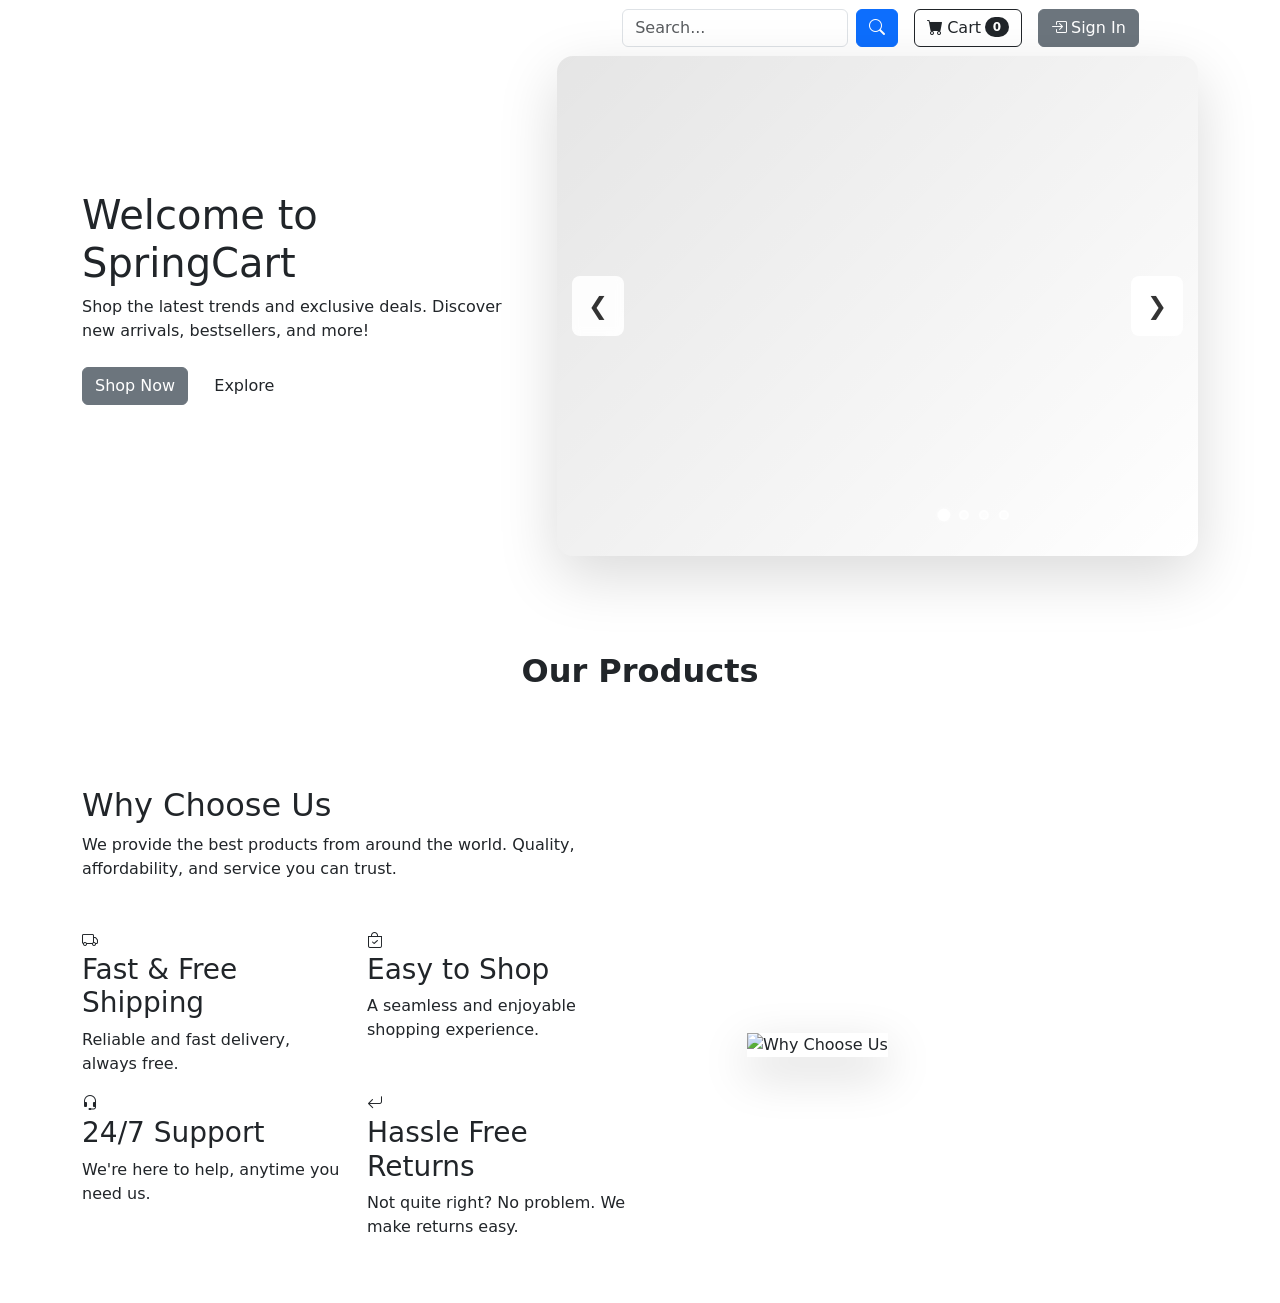
==== src/main/resources/templates/index.html @ cf1a44fc "Fixed-Authorization sessions" ====
<!DOCTYPE html>
<html lang="en" xmlns:th="http://www.thymeleaf.org">
<head>
    <meta charset="utf-8" />
    <meta name="viewport" content="width=device-width, initial-scale=1, shrink-to-fit=no" />
    <title th:text="${title}">SpringCart</title>

    <link rel="icon" type="image/x-icon" th:href="@{/assets/online-shopping.png}" />

    <link rel="preconnect" href="https://fonts.googleapis.com">
    <link rel="preconnect" href="https://fonts.gstatic.com" crossorigin>
    <link href="https://fonts.googleapis.com/css2?family=Inter:wght@400;500;600;700&display=swap" rel="stylesheet">

    <link href="https://cdn.jsdelivr.net/npm/bootstrap@5.2.3/dist/css/bootstrap.min.css" rel="stylesheet" />
    <link href="https://cdn.jsdelivr.net/npm/bootstrap-icons@1.5.0/font/bootstrap-icons.css" rel="stylesheet" />

    <link rel="stylesheet" th:href="@{/css/style.css}">
</head>
<body>

<!-- Navigation Bar -->
<nav class="custom-navbar navbar navbar-expand-md navbar-dark" arial-label="Furni navigation bar">
    <div class="container">
        <a class="navbar-brand" th:href="@{/}">SpringCart<span>.</span></a>
        <button class="navbar-toggler" type="button" data-bs-toggle="collapse" data-bs-target="#navbarNav" aria-controls="navbarNav" aria-expanded="false" aria-label="Toggle navigation"><span class="navbar-toggler-icon"></span></button>

        <div class="collapse navbar-collapse" id="navbarNav">

            <!-- Main Nav Links -->
            <ul class="custom-navbar-nav navbar-nav ms-auto mb-2 mb-md-0">
                <li class="nav-item"><a class="nav-link active" th:href="@{/}" aria-current="page">Home</a></li>
                <li class="nav-item"><a class="nav-link" th:href="@{/about}">About</a></li>

                <li class="nav-item dropdown">
                    <a class="nav-link dropdown-toggle" id="navbarDropdown" href="#" role="button" data-bs-toggle="dropdown" aria-expanded="false">Shop</a>
                    <ul class="dropdown-menu dropdown-menu-dark" aria-labelledby="navbarDropdown">
                        <li><a class="dropdown-item" th:href="@{/}">All Products</a></li>
                        <li><hr class="dropdown-divider" /></li>
                        <li><a class="dropdown-item" href="#">Popular Items</a></li>
                        <li><a class="dropdown-item" th:href="@{/new-arrivals}">New Arrivals</a></li>
                    </ul>
                </li>

                <!-- Add Product: hidden by default, shown only for admin -->
                <li class="nav-item admin-only d-none"><a class="nav-link" th:href="@{/add-product}">Add Product</a></li>
            </ul>

            <!-- CTA Links: Search, Cart, Auth -->
            <div class="custom-navbar-cta navbar-nav ms-lg-5">

                <!-- Search Bar -->
                <form class="d-flex" id="searchForm">
                    <input class="form-control search-input me-2" type="search" id="searchInput" placeholder="Search..." aria-label="Search" />
                    <button class="btn btn-primary search-btn" type="submit"><i class="bi-search"></i></button>
                </form>

                <!-- Cart Button (keep classes identical; badge min-width added to keep size stable) -->
                <a class="btn btn-outline-dark ms-3 d-flex align-items-center" th:href="@{/cart}">
                    <i class="bi-cart-fill me-1"></i>
                    <span class="d-none d-lg-inline">Cart</span>
                    <span class="badge bg-dark text-white ms-1 rounded-pill" id="cart-badge" style="min-width:24px; text-align:center;">0</span>
                </a>

                <!-- Auth Container -->
                <div id="authContainer" class="d-flex align-items-center ms-3" style="min-width:160px;">
                    <!-- Sign In Button (shown when logged out) -->
                    <a th:href="@{/oauth2/authorization/google}" id="signInButton" class="btn btn-secondary d-flex align-items-center">
                        <i class="bi bi-box-arrow-in-right me-1"></i> Sign In
                    </a>

                    <!-- User Profile (shown when logged in) -->
                    <div id="userProfile" class="d-none ms-3">
                        <div class="d-flex align-items-center">
                            <img id="userImage" src="" alt="Profile" class="rounded-circle me-2" style="width: 40px; height: 40px; object-fit: cover; border: 2px solid var(--secondary-color);" />
                            <div class="d-flex flex-column">
                                <div class="d-flex align-items-center">
                                    <span id="userName" class="fw-bold text-white" style="font-size: 0.9rem;"></span>
                                    <!-- badges hidden by default -->
                                    <span id="adminBadge" class="ms-2 badge admin-badge d-none" style="font-size: 0.7rem;"><i class="bi bi-shield-fill"></i> ADMIN</span>
                                    <span id="userBadge" class="ms-2 badge user-badge d-none" style="font-size: 0.7rem;"><i class="bi bi-person-fill"></i> USER</span>
                                </div>
                                <!-- Logout uses same button styling as Sign In so they match visually after login -->
                                <a th:href="@{/logout}" id="logoutButton" class="btn btn-secondary d-inline-flex align-items-center mt-2" style="padding: 0.25rem 0.75rem; font-size:0.85rem;">
                                    <i class="bi bi-box-arrow-right me-1"></i> Logout
                                </a>
                            </div>
                        </div>
                    </div>

                </div>
            </div>

        </div>
    </div>
</nav>

<!-- Hero Section -->
<!-- Hero Section with Animated Image Carousel -->
<div class="hero">
    <div class="container">
        <div class="row justify-content-between align-items-center">
            <!-- Left Content -->
            <div class="col-lg-5">
                <div class="intro-excerpt">
                    <h1>Welcome to SpringCart</h1>
                    <p class="mb-4">Shop the latest trends and exclusive deals. Discover new arrivals, bestsellers, and more!</p>
                    <p>
                        <a href="#products" class="btn btn-secondary me-2">Shop Now</a>
                        <a th:href="@{/about}" class="btn btn-white-outline">Explore</a>
                    </p>
                </div>
            </div>

            <!-- Right Animated Carousel -->
            <div class="col-lg-7">
                <div class="hero-carousel-wrapper">
                    <div class="carousel-container">
                        <div class="carousel-slide active" style="background-image: url('https://images.unsplash.com/photo-1483985988355-763728e1935b?auto=format&fit=crop&w=1200&q=80');"></div>
                        <div class="carousel-slide" style="background-image: url('https://images.unsplash.com/photo-1491553895911-0055eca6402d?auto=format&fit=crop&w=1200&q=80');"></div>
                        <div class="carousel-slide" style="background-image: url('https://images.unsplash.com/photo-1610945265064-0e34e5519bbf?ixlib=rb-4.1.0&ixid=M3wxMjA3fDB8MHxwaG90by1wYWdlfHx8fGVufDB8fHx8fA%3D%3D&auto=format&fit=crop&q=80&w=1170');"></div>
                        <div class="carousel-slide" style="background-image: url('https://images.unsplash.com/photo-1505740420928-5e560c06d30e?auto=format&fit=crop&w=1200&q=80');"></div>
                        <div class="carousel-slide" style="background-image: url('https://images.unsplash.com/photo-1646861039459-fd9e3aabf3fb?ixlib=rb-4.1.0&ixid=M3wxMjA3fDB8MHxwaG90by1wYWdlfHx8fGVufDB8fHx8fA%3D%3D&auto=format&fit=crop&q=80&w=1026');"></div>
                    </div>

                    <!-- Carousel Indicators -->
                    <div class="carousel-indicators">
                        <span class="indicator active" onclick="currentSlide(0)"></span>
                        <span class="indicator" onclick="currentSlide(1)"></span>
                        <span class="indicator" onclick="currentSlide(2)"></span>
                        <span class="indicator" onclick="currentSlide(3)"></span>
                    </div>

                    <!-- Navigation Arrows -->
                    <button class="carousel-nav prev" onclick="changeSlide(-1)">❮</button>
                    <button class="carousel-nav next" onclick="changeSlide(1)">❯</button>
                </div>
            </div>
        </div>
    </div>
</div>

<style>
    /* Carousel Wrapper */
    .hero-carousel-wrapper {
        position: relative;
        width: 100%;
        height: 500px;
        border-radius: 16px;
        overflow: hidden;
        box-shadow: 0 20px 60px rgba(0, 0, 0, 0.15);
    }

    /* Carousel Container */
    .carousel-container {
        position: relative;
        width: 100%;
        height: 100%;
    }

    /* Individual Slides */
    .carousel-slide {
        position: absolute;
        top: 0;
        left: 0;
        width: 100%;
        height: 100%;
        background-size: cover;
        background-position: center;
        opacity: 0;
        transition: opacity 0.8s cubic-bezier(0.4, 0, 0.2, 1);
    }

    .carousel-slide.active {
        opacity: 1;
        z-index: 10;
    }

    /* Overlay for better text readability if needed */
    .carousel-slide::after {
        content: '';
        position: absolute;
        top: 0;
        left: 0;
        width: 100%;
        height: 100%;
        background: linear-gradient(135deg, rgba(0, 0, 0, 0.1) 0%, transparent 100%);
    }

    /* Carousel Indicators */
    .carousel-indicators {
        position: absolute;
        bottom: 20px;
        left: 50%;
        transform: translateX(-50%);
        display: flex;
        gap: 10px;
        z-index: 20;
    }

    .indicator {
        width: 10px;
        height: 10px;
        border-radius: 50%;
        background-color: rgba(255, 255, 255, 0.5);
        cursor: pointer;
        transition: all 0.3s ease;
        border: 2px solid rgba(255, 255, 255, 0.7);
    }

    .indicator.active {
        background-color: #fff;
        transform: scale(1.3);
        box-shadow: 0 0 10px rgba(255, 255, 255, 0.6);
    }

    .indicator:hover {
        background-color: rgba(255, 255, 255, 0.8);
    }

    /* Navigation Arrows */
    .carousel-nav {
        position: absolute;
        top: 50%;
        transform: translateY(-50%);
        background-color: rgba(255, 255, 255, 0.9);
        border: none;
        color: #333;
        font-size: 24px;
        padding: 12px 16px;
        cursor: pointer;
        border-radius: 8px;
        z-index: 20;
        transition: all 0.3s ease;
        backdrop-filter: blur(5px);
        font-weight: bold;
    }

    .carousel-nav:hover {
        background-color: #fff;
        box-shadow: 0 10px 30px rgba(0, 0, 0, 0.2);
        transform: translateY(-50%) scale(1.1);
    }

    .carousel-nav.prev {
        left: 15px;
    }

    .carousel-nav.next {
        right: 15px;
    }

    /* Responsive Design */
    @media (max-width: 992px) {
        .hero-carousel-wrapper {
            height: 350px;
        }

        .carousel-nav {
            padding: 10px 13px;
            font-size: 18px;
        }
    }

    @media (max-width: 768px) {
        .hero-carousel-wrapper {
            height: 300px;
        }

        .carousel-indicators {
            bottom: 15px;
            gap: 8px;
        }

        .indicator {
            width: 8px;
            height: 8px;
        }

        .carousel-nav {
            padding: 8px 12px;
            font-size: 16px;
        }
    }
</style>

<script>
    let currentIndex = 0;
    const slides = document.querySelectorAll('.carousel-slide');
    const indicators = document.querySelectorAll('.indicator');
    const autoPlayInterval = 5000; // 5 seconds

    // Initialize carousel
    function initCarousel() {
        slides.forEach((slide, index) => {
            slide.classList.remove('active');
            if (index === 0) slide.classList.add('active');
        });
        updateIndicators();
    }

    // Update indicators
    function updateIndicators() {
        indicators.forEach((indicator, index) => {
            indicator.classList.remove('active');
            if (index === currentIndex) indicator.classList.add('active');
        });
    }

    // Navigate to specific slide
    function currentSlide(n) {
        currentIndex = n;
        updateSlide();
        resetAutoPlay();
    }

    // Change slide direction
    function changeSlide(n) {
        currentIndex += n;
        if (currentIndex >= slides.length) currentIndex = 0;
        if (currentIndex < 0) currentIndex = slides.length - 1;
        updateSlide();
        resetAutoPlay();
    }

    // Update active slide
    function updateSlide() {
        slides.forEach((slide) => slide.classList.remove('active'));
        slides[currentIndex].classList.add('active');
        updateIndicators();
    }

    // Auto-play carousel
    let autoPlayTimer;
    function startAutoPlay() {
        autoPlayTimer = setInterval(() => {
            currentIndex++;
            if (currentIndex >= slides.length) currentIndex = 0;
            updateSlide();
        }, autoPlayInterval);
    }

    function resetAutoPlay() {
        clearInterval(autoPlayTimer);
        startAutoPlay();
    }

    // Initialize on page load
    document.addEventListener('DOMContentLoaded', () => {
        initCarousel();
        startAutoPlay();
    });

    // Stop autoplay on hover (optional)
    const carouselWrapper = document.querySelector('.hero-carousel-wrapper');
    if (carouselWrapper) {
        carouselWrapper.addEventListener('mouseenter', () => clearInterval(autoPlayTimer));
        carouselWrapper.addEventListener('mouseleave', startAutoPlay);
    }
</script>

<!-- Products Section -->
<section class="product-section py-5" id="products">
    <div class="container px-4 px-lg-5 mt-5">
        <h2 class="section-title text-center fw-bolder mb-5" id="productsTitle">Our Products</h2>
        <div class="row gx-4 gx-lg-5 row-cols-2 row-cols-md-3 row-cols-xl-4 justify-content-center product-grid" id="productGrid">
            <!-- Dynamic products will be inserted here by app.js -->
        </div>
    </div>
</section>

<!-- Why Choose Us Section -->
<div class="why-choose-section">
    <div class="container">
        <div class="row justify-content-between align-items-center">
            <div class="col-lg-6">
                <h2 class="section-title">Why Choose Us</h2>
                <p>We provide the best products from around the world. Quality, affordability, and service you can trust.</p>

                <div class="row my-5">
                    <div class="col-6 col-md-6">
                        <div class="feature">
                            <div class="icon"><i class="bi bi-truck"></i></div>
                            <h3>Fast &amp; Free Shipping</h3>
                            <p>Reliable and fast delivery, always free.</p>
                        </div>
                    </div>

                    <div class="col-6 col-md-6">
                        <div class="feature">
                            <div class="icon"><i class="bi bi-bag-check"></i></div>
                            <h3>Easy to Shop</h3>
                            <p>A seamless and enjoyable shopping experience.</p>
                        </div>
                    </div>

                    <div class="col-6 col-md-6">
                        <div class="feature">
                            <div class="icon"><i class="bi bi-headset"></i></div>
                            <h3>24/7 Support</h3>
                            <p>We're here to help, anytime you need us.</p>
                        </div>
                    </div>

                    <div class="col-6 col-md-6">
                        <div class="feature">
                            <div class="icon"><i class="bi bi-arrow-return-left"></i></div>
                            <h3>Hassle Free Returns</h3>
                            <p>Not quite right? No problem. We make returns easy.</p>
                        </div>
                    </div>
                </div>
            </div>

            <div class="col-lg-5">
                <div class="img-wrap">
                    <img src="https://images.unsplash.com/photo-1516321497487-e288fb19713f?auto=format&fit=crop&w=1000&q=80" alt="Why Choose Us" class="img-fluid shadow-lg" />
                </div>
            </div>
        </div>
    </div>
</div>

<!--&lt;!&ndash; Footer Section &ndash;&gt;-->
<!--<footer class="footer-section">-->
<!--    <div class="container position-relative">-->
<!--        <div class="sofa-img">-->
<!--            <img src="https://placehold.co/400x380/3b5d50/ffffff?text=SpringCart&font=inter" alt="Decorative" class="img-fluid" />-->
<!--        </div>-->

<!--        <div class="row">-->
<!--            <div class="col-lg-8">-->
<!--                <div class="subscription-form">-->
<!--                    <h3 class="d-flex align-items-center mb-3"><i class="bi bi-envelope-paper me-2" style="font-size: 1.5rem;"></i><span>Subscribe to Newsletter</span></h3>-->
<!--                    <form action="#" class="row g-3">-->
<!--                        <div class="col-auto">-->
<!--                            <input type="text" class="form-control" placeholder="Enter your name" />-->
<!--                        </div>-->
<!--                        <div class="col-auto">-->
<!--                            <input type="email" class="form-control" placeholder="Enter your email" />-->
<!--                        </div>-->
<!--                        <div class="col-auto">-->
<!--                            <button class="btn btn-secondary"><i class="bi bi-send"></i></button>-->
<!--                        </div>-->
<!--                    </form>-->
<!--                </div>-->
<!--            </div>-->
<!--        </div>-->

<!--        <div class="row g-5 mb-5">-->
<!--            <div class="col-lg-4">-->
<!--                <div class="mb-4 footer-logo-wrap"><a href="#" class="footer-logo">SpringCart<span>.</span></a></div>-->
<!--                <p class="mb-4">Your one-stop shop for all things trendy and essential. We bring you the best products at unbeatable prices.</p>-->
<!--                <p>Contact: debangshubhattacharya4@gmail.com</p>-->
<!--                <ul class="list-unstyled custom-social d-flex gap-3">-->
<!--                    <li><a href="#"><i class="bi bi-facebook"></i></a></li>-->
<!--                    <li><a href="#"><i class="bi bi-twitter"></i></a></li>-->
<!--                    <li><a href="#"><i class="bi bi-instagram"></i></a></li>-->
<!--                    <li><a href="#"><i class="bi bi-linkedin"></i></a></li>-->
<!--                </ul>-->
<!--            </div>-->

<!--            <div class="col-lg-8">-->
<!--                <div class="row links-wrap">-->
<!--                    <div class="col-6 col-sm-6 col-md-3">-->
<!--                        <ul class="list-unstyled">-->
<!--                            <li><a th:href="@{/about}">About us</a></li>-->
<!--                            <li><a href="#">Services</a></li>-->
<!--                            <li><a href="#">Blog</a></li>-->
<!--                            <li><a href="#">Contact us</a></li>-->
<!--                        </ul>-->
<!--                    </div>-->
<!--                    <div class="col-6 col-sm-6 col-md-3">-->
<!--                        <ul class="list-unstyled">-->
<!--                            <li><a href="#">Support</a></li>-->
<!--                            <li><a href="#">Knowledge base</a></li>-->
<!--                            <li><a href="#">Live chat</a></li>-->
<!--                        </ul>-->
<!--                    </div>-->
<!--                    <div class="col-6 col-sm-6 col-md-3">-->
<!--                        <ul class="list-unstyled">-->
<!--                            <li><a href="#">Jobs</a></li>-->
<!--                            <li><a href="#">Our team</a></li>-->
<!--                            <li><a href="#">Privacy Policy</a></li>-->
<!--                        </ul>-->
<!--                    </div>-->
<!--                    <div class="col-6 col-sm-6 col-md-3">-->
<!--                        <ul class="list-unstyled">-->
<!--                            <li><a th:href="@{/}">All Products</a></li>-->
<!--                            <li><a th:href="@{/new-arrivals}">New Arrivals</a></li>-->
<!--                            <li><a href="#">Popular Items</a></li>-->
<!--                        </ul>-->
<!--                    </div>-->
<!--                </div>-->
<!--            </div>-->
<!--        </div>-->

<!--        <div class="copyright">-->
<!--            <div class="row pt-4">-->
<!--                <div class="col-lg-6">-->
<!--                    <p class="mb-2 text-center text-lg-start">&copy; SpringCart 2025. All rights reserved.</p>-->
<!--                </div>-->
<!--                <div class="col-lg-6 text-center text-lg-end">-->
<!--                    <ul class="list-unstyled d-inline-flex ms-auto">-->
<!--                        <li class="me-4"><a href="#">Terms &amp; Conditions</a></li>-->
<!--                        <li><a href="#">Privacy Policy</a></li>-->
<!--                    </ul>-->
<!--                </div>-->
<!--            </div>-->
<!--        </div>-->
<!--    </div>-->
<!--</footer>-->
<!-- FOOTER -->
<div th:replace="fragments/footer :: footer"></div>

<script src="https://cdn.jsdelivr.net/npm/bootstrap@5.2.3/dist/js/bootstrap.bundle.min.js"></script>
<script th:src="@{/js/app.js}" defer></script>
</body>
</html>
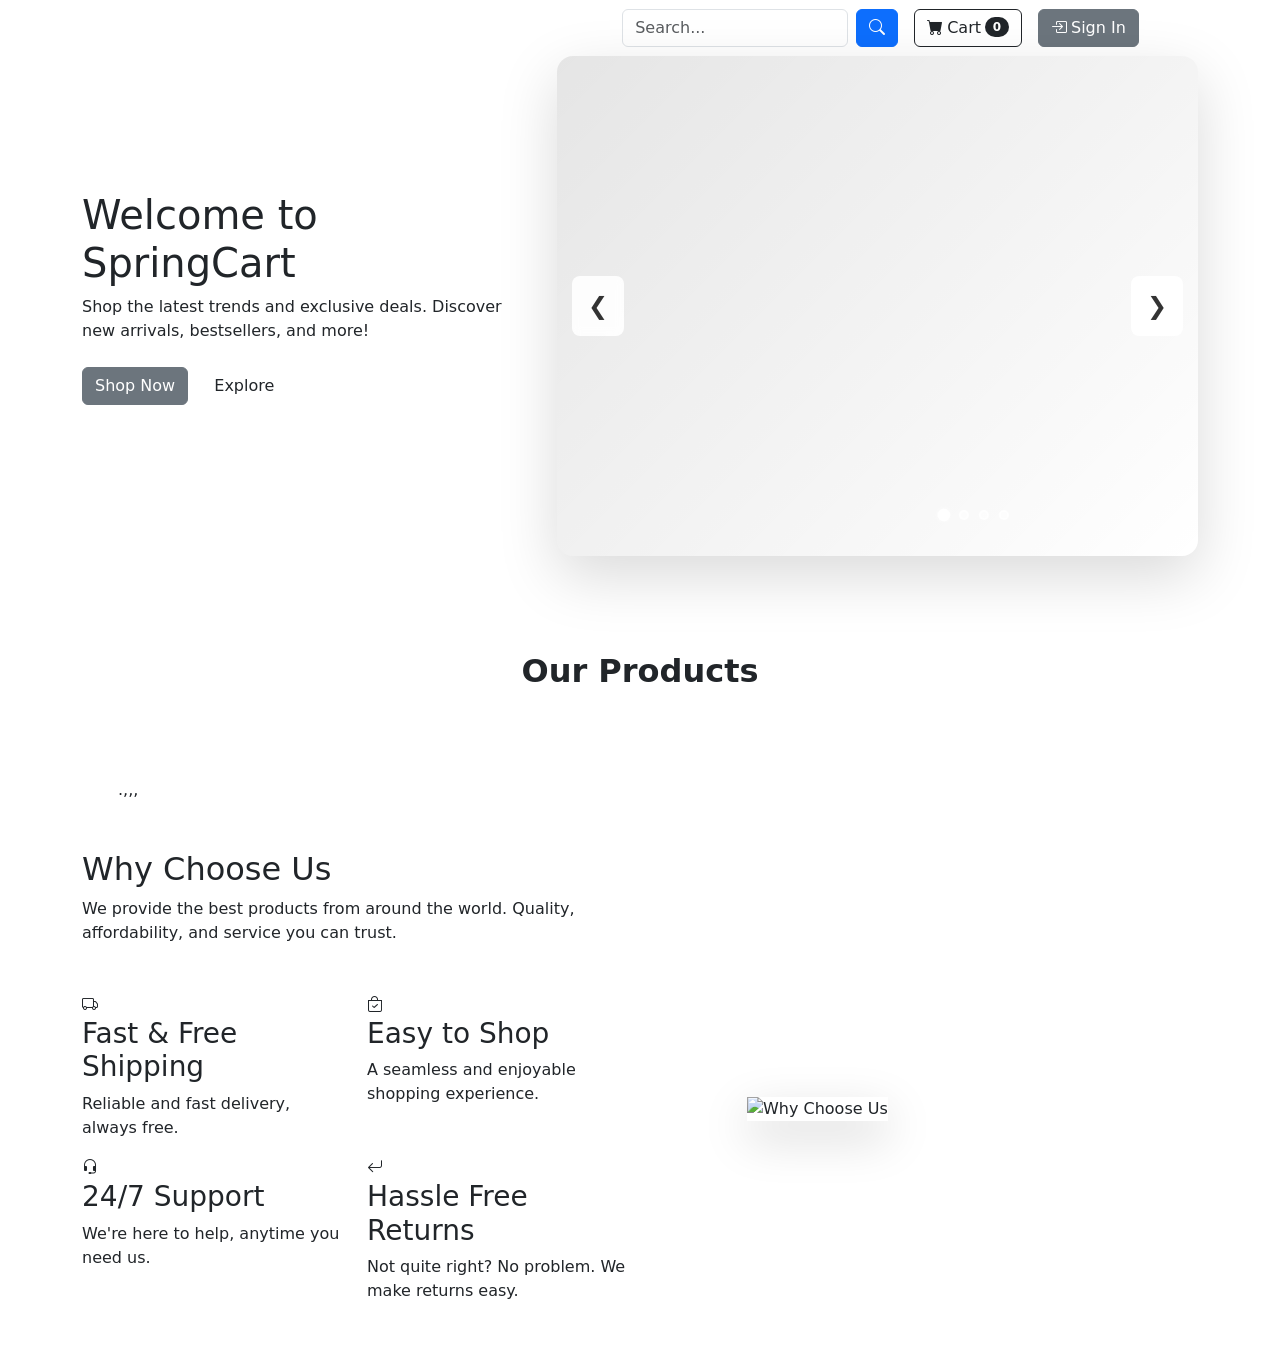
==== commit 1ae06ed8: "Added Pagination , Email Service,  updated product  adding (date) logic" ====
--- a/src/main/resources/templates/index.html
+++ b/src/main/resources/templates/index.html
@@ -357,17 +357,43 @@
         carouselWrapper.addEventListener('mouseleave', startAutoPlay);
     }
 </script>
-
 <!-- Products Section -->
 <section class="product-section py-5" id="products">
     <div class="container px-4 px-lg-5 mt-5">
-        <h2 class="section-title text-center fw-bolder mb-5" id="productsTitle">Our Products</h2>
-        <div class="row gx-4 gx-lg-5 row-cols-2 row-cols-md-3 row-cols-xl-4 justify-content-center product-grid" id="productGrid">
-            <!-- Dynamic products will be inserted here by app.js -->
+
+        <h2 class="section-title text-center fw-bolder mb-5" id="productsTitle">
+            Our Products
+        </h2>
+<!--        &lt;!&ndash; SKELETON CARDS: Add this above productGrid or inside it if preferred &ndash;&gt;-->
+<!--        <div id="productSkeletons">-->
+<!--            <div class="col" style="margin-bottom:40px;" >-->
+<!--                <div class="card product-card">-->
+<!--                    <div class="loading-skeleton" style="height:200px; border-radius:8px;"></div>-->
+<!--                    <div class="card-body">-->
+<!--                        <div class="loading-skeleton" style="height:24px; width:70%; margin-bottom:10px;"></div>-->
+<!--                        <div class="loading-skeleton" style="height:18px; width:40%;"></div>-->
+<!--                    </div>-->
+<!--                </div>-->
+<!--            </div>-->
+<!--            &lt;!&ndash; Repeat above block 8 times (or as many skeleton cards as grid columns) &ndash;&gt;-->
+<!--        </div>-->
+
+
+        <!-- PRODUCT GRID -->
+        <div class="row gx-4 gx-lg-5 row-cols-2 row-cols-md-3 row-cols-xl-4
+                    justify-content-center product-grid"
+             id="productGrid">
+            <!-- JS inserts products here -->
         </div>
+
+        <!-- PAGINATION (must be OUTSIDE the row) -->
+        <div class="d-flex justify-content-center mt-4">
+            <nav>
+                <ul id="pagination" class="pagination"></ul>
+            </nav>
+        </div>.,,,
     </div>
 </section>
-
 <!-- Why Choose Us Section -->
 <div class="why-choose-section">
     <div class="container">
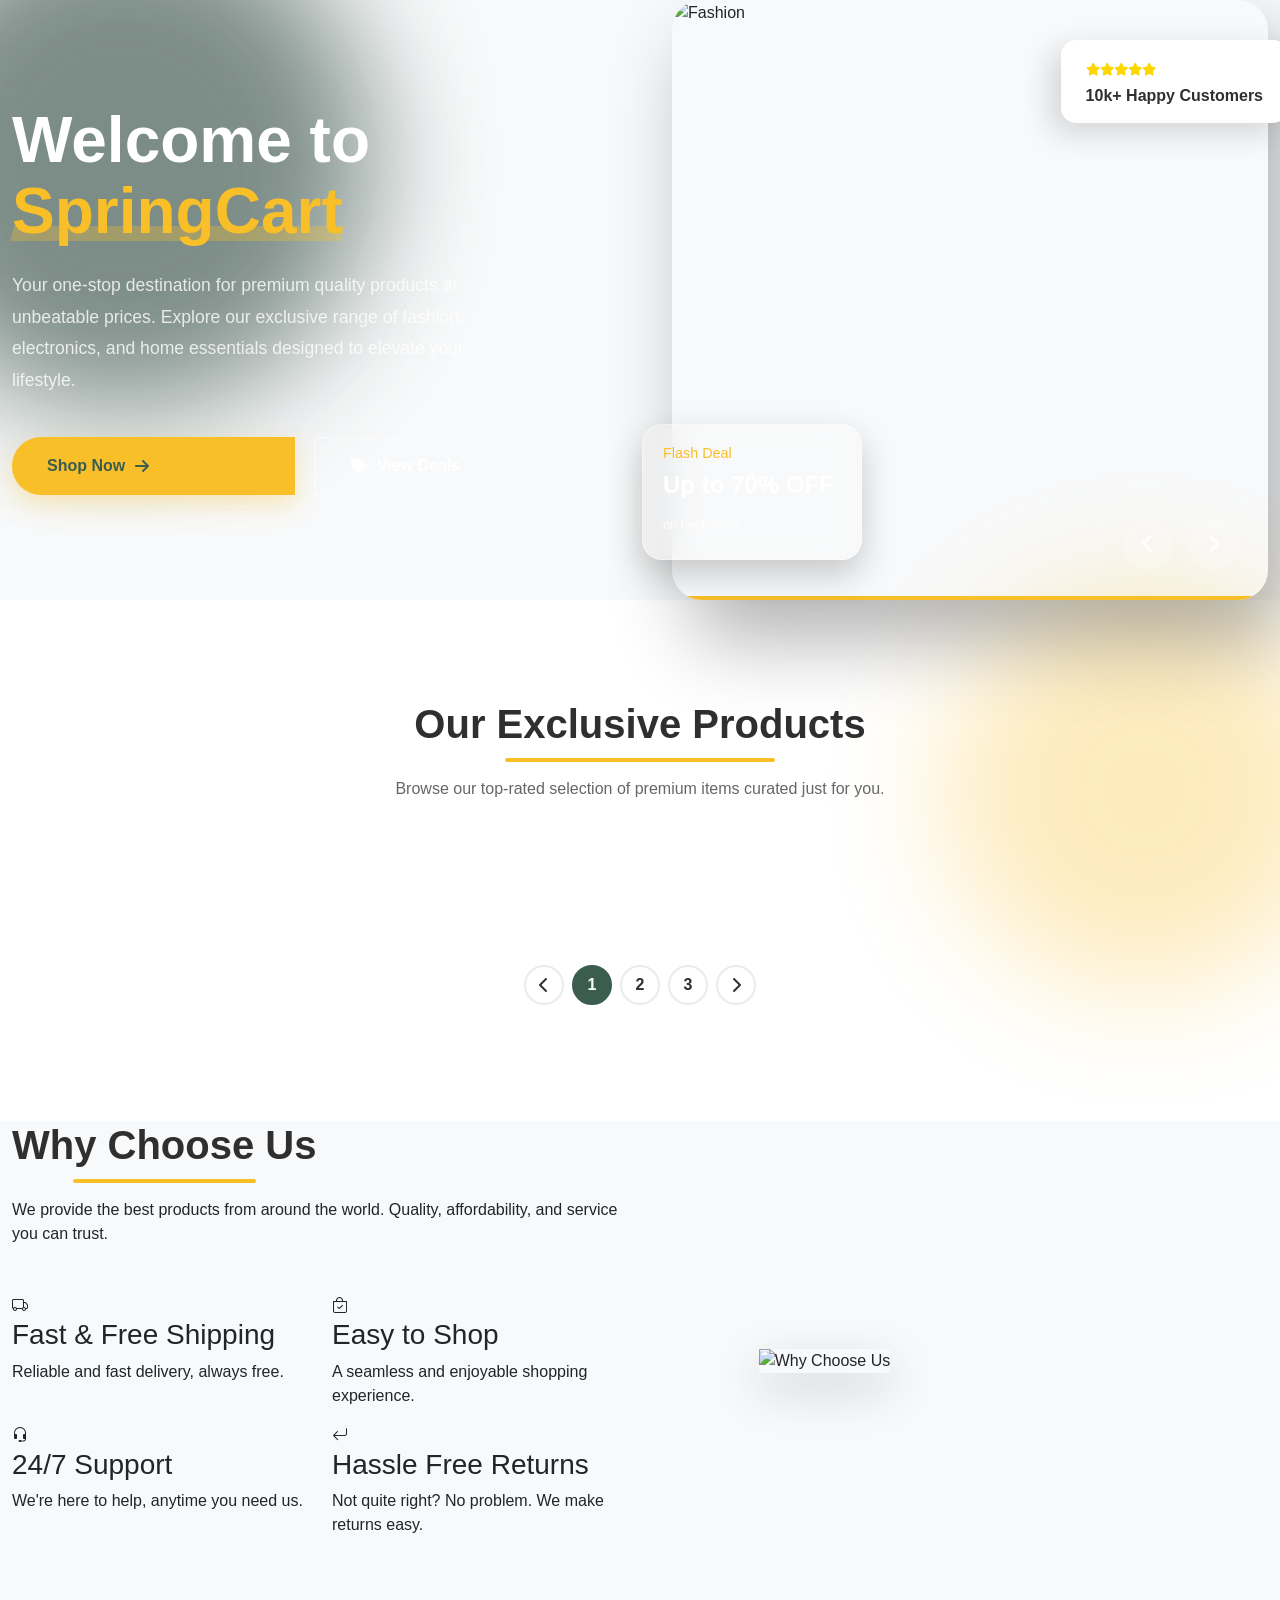
==== commit 158c908f: "Fixed some issues" ====
--- a/src/main/resources/templates/index.html
+++ b/src/main/resources/templates/index.html
@@ -13,388 +13,234 @@
 
     <link href="https://cdn.jsdelivr.net/npm/bootstrap@5.2.3/dist/css/bootstrap.min.css" rel="stylesheet" />
     <link href="https://cdn.jsdelivr.net/npm/bootstrap-icons@1.5.0/font/bootstrap-icons.css" rel="stylesheet" />
+    <link rel="stylesheet" href="https://cdnjs.cloudflare.com/ajax/libs/font-awesome/6.4.0/css/all.min.css">
 
     <link rel="stylesheet" th:href="@{/css/style.css}">
+
+    <style>
+        /* --- FIXED profile hover over  DROPDOWN CSS HERE --- */
+
+        .profile-dropdown-menu {
+            position: absolute;
+            top: 48px;
+            right: 0;
+            background: #fff;
+            width: 180px;
+            list-style: none;
+            padding: 10px 0;
+            border-radius: 10px;
+            box-shadow: 0 5px 20px rgba(0,0,0,0.15);
+            display: none;
+            z-index: 3000;
+            margin-top:0;
+        }
+        .profile-dropdown-menu li a {
+            display: block;
+            padding: 10px 18px;
+            font-size: 0.9rem;
+            color: #333;
+        }
+        .profile-dropdown-menu li a:hover {
+            background: #f5f5f5;
+        }
+        .profile-dropdown-container:hover .profile-dropdown-menu,
+        .profile-dropdown-menu:hover {
+            display: block !important;
+        }
+
+        /* ===========================
+           HERO SECTION STYLES (kept exactly as provided)
+           =========================== */
+        :root {
+            --primary: #3b5d50;
+            --secondary: #f9bf29;
+            --dark: #2f2f2f;
+            --light: #ffffff;
+            --gray: #eff2f1;
+            --text-muted: #6c757d;
+            --danger: #dc3545;
+            --glass: rgba(255, 255, 255, 0.15);
+            --glass-border: rgba(255, 255, 255, 0.3);
+        }
+
+        * { margin: 0; padding: 0; box-sizing: border-box; }
+
+        body { font-family: 'Poppins', sans-serif; overflow-x: hidden; background-color: #f8f9fa; }
+
+        .hero-section { position: relative; min-height: 100vh; width: 100%; background: var(--primary); overflow: hidden; display: flex; align-items: center; justify-content: center; padding: 80px 20px; }
+        .blob { position: absolute; border-radius: 50%; filter: blur(60px); opacity: 0.6; animation: floatBlob 10s infinite ease-in-out; z-index: 0; }
+        .blob-1 { top: -10%; left: -10%; width: 500px; height: 500px; background: #2a443a; animation-delay: 0s; }
+        .blob-2 { bottom: -10%; right: -5%; width: 400px; height: 400px; background: var(--secondary); opacity: 0.3; animation-delay: -5s; }
+        @keyframes floatBlob { 0%, 100% { transform: translate(0, 0); } 50% { transform: translate(30px, -30px); } }
+
+        .container { max-width: 1280px; width: 100%; position: relative; }
+        .hero-container { display: grid; grid-template-columns: 1fr 1fr; gap: 4rem; align-items: center; }
+        .hero-content { color: var(--light); opacity: 0; transform: translateY(30px); }
+        h1 { font-size: 4rem; line-height: 1.1; font-weight: 700; margin-bottom: 24px; }
+        .highlight-text { color: var(--secondary); position: relative; display: inline-block; }
+        .highlight-text::after { content: ''; position: absolute; bottom: 5px; left: 0; width: 100%; height: 15px; background: rgba(249, 191, 41, 0.3); z-index: -1; transform: skewX(-15deg); }
+        .hero-description { font-size: 1.1rem; line-height: 1.8; color: rgba(255, 255, 255, 0.8); margin-bottom: 40px; max-width: 500px; }
+        .btn-group { display: flex; flex-wrap: wrap; gap: 20px; }
+        .btn { padding: 15px 35px; border-radius: 50px; font-weight: 600; text-decoration: none; transition: all 0.3s ease; position: relative; overflow: hidden; display: inline-flex; align-items: center; gap: 10px; border: none; cursor: pointer; font-size: 1rem; }
+        .btn-primary { background-color: var(--secondary); color: var(--primary); box-shadow: 0 10px 25px rgba(249, 191, 41, 0.3); }
+        .btn-primary:hover { transform: translateY(-3px); box-shadow: 0 15px 35px rgba(249, 191, 41, 0.5); }
+        .btn-outline { background: transparent; color: var(--light); border: 2px solid rgba(255, 255, 255, 0.3); }
+        .btn-outline:hover { background: var(--light); color: var(--primary); border-color: var(--light); }
+
+        .hero-visual { position: relative; height: 600px; z-index: 2; perspective: 1000px; }
+        .visual-wrapper { width: 100%; height: 100%; position: relative; transition: transform 0.1s ease-out; }
+        .carousel-card { position: absolute; top: 0; left: 0; width: 100%; height: 100%; border-radius: 30px; overflow: hidden; box-shadow: 20px 40px 80px rgba(0, 0, 0, 0.3); z-index: 5; }
+        .carousel-track { display: flex; height: 100%; width: 100%; position: relative; }
+        .slide { position: absolute; top: 0; left: 0; width: 100%; height: 100%; opacity: 0; transition: opacity 0.8s ease-in-out, transform 6s ease; transform: scale(1.1); }
+        .slide.active { opacity: 1; transform: scale(1); z-index: 2; }
+        .slide img { width: 100%; height: 100%; object-fit: cover; }
+
+        .glass-card { position: absolute; bottom: 40px; left: -30px; background: rgba(255, 255, 255, 0.1); backdrop-filter: blur(15px); -webkit-backdrop-filter: blur(15px); border: 1px solid var(--glass-border); padding: 20px; border-radius: 20px; color: white; z-index: 10; width: 220px; box-shadow: 0 15px 35px rgba(0,0,0,0.2); animation: floatCard 4s ease-in-out infinite; }
+        @keyframes floatCard { 0%, 100% { transform: translateY(0); } 50% { transform: translateY(-15px); } }
+        .glass-card h4 { font-size: 0.9rem; margin-bottom: 5px; color: var(--secondary); }
+        .glass-card p { font-size: 1.5rem; font-weight: bold; margin: 0; }
+        .glass-card span { font-size: 0.8rem; opacity: 0.8; font-weight: normal; }
+
+        .carousel-controls { position: absolute; bottom: 30px; right: 30px; display: flex; gap: 15px; z-index: 20; }
+        .control-btn { width: 50px; height: 50px; border-radius: 50%; border: none; background: rgba(255, 255, 255, 0.2); backdrop-filter: blur(5px); color: white; font-size: 1.2rem; cursor: pointer; transition: all 0.3s; display: flex; align-items: center; justify-content: center; }
+        .control-btn:hover { background: var(--secondary); color: var(--dark); transform: scale(1.1); }
+
+        .progress-container { position: absolute; bottom: 0; left: 0; width: 100%; height: 4px; background: rgba(255,255,255,0.2); z-index: 20; }
+        .progress-bar { height: 100%; background: var(--secondary); width: 0%; transition: width 0.1s linear; }
+
+        .stats-badge { position: absolute; top: 40px; right: -20px; background: var(--light); padding: 15px 25px; border-radius: 15px; box-shadow: -10px 10px 30px rgba(0,0,0,0.15); z-index: 9; animation: floatCard 5s ease-in-out infinite reverse; }
+        .stats-badge .stars { color: #FFD700; font-size: 0.8rem; }
+        .stats-badge div { font-weight: 700; color: var(--dark); margin-top: 5px; }
+
+        .product-section { padding: 100px 0; background-color: #ffffff; }
+        .section-header { text-align: center; margin-bottom: 60px; }
+        .section-title { font-size: 2.5rem; font-weight: 700; color: var(--dark); position: relative; display: inline-block; margin-bottom: 15px; }
+        .section-title::after { content: ''; display: block; width: 60%; height: 4px; background: var(--secondary); margin: 10px auto 0; border-radius: 2px; }
+
+        .product-grid { display: grid; grid-template-columns: repeat(auto-fill, minmax(280px, 1fr)); gap: 30px; padding-bottom: 40px; }
+        .product-card { background: white; border-radius: 20px; transition: all 0.3s cubic-bezier(0.25, 0.8, 0.25, 1); position: relative; overflow: hidden; border: 1px solid rgba(0,0,0,0.05); }
+        .product-card:hover { transform: translateY(-10px); box-shadow: 0 15px 30px rgba(59, 93, 80, 0.15); border-color: transparent; }
+        .product-image-wrapper { position: relative; width: 100%; padding-top: 110%; overflow: hidden; background: #f8f9fa; }
+        .product-img { position: absolute; top: 0; left: 0; width: 100%; height: 100%; object-fit: contain; transition: transform 0.6s ease; }
+        .product-card:hover .product-img { transform: scale(1.08); }
+
+        .badge { position: absolute; top: 15px; left: 15px; padding: 6px 14px; border-radius: 30px; font-size: 0.75rem; font-weight: 700; text-transform: uppercase; letter-spacing: 0.5px; z-index: 2; }
+        .badge.sale { background: var(--danger); color: white; }
+        .badge.new { background: var(--primary); color: white; }
+
+        .product-actions { position: absolute; bottom: 15px; left: 50%; transform: translateX(-50%) translateY(20px); display: flex; gap: 10px; opacity: 0; transition: all 0.3s ease; z-index: 3; }
+        .product-card:hover .product-actions { opacity: 1; transform: translateX(-50%) translateY(0); }
+        .action-btn { width: 45px; height: 45px; border-radius: 50%; background: white; border: none; display: flex; align-items: center; justify-content: center; color: var(--dark); font-size: 1.1rem; box-shadow: 0 5px 15px rgba(0,0,0,0.1); cursor: pointer; transition: all 0.2s; }
+        .action-btn:hover { background: var(--secondary); color: var(--dark); transform: scale(1.1); }
+
+        .product-info { padding: 20px; text-align: left; }
+        .product-category { font-size: 0.8rem; color: var(--text-muted); text-transform: uppercase; letter-spacing: 1px; font-weight: 600; margin-bottom: 5px; }
+        .product-title { font-size: 1.1rem; font-weight: 600; color: var(--dark); margin-bottom: 8px; white-space: nowrap; overflow: hidden; text-overflow: ellipsis; }
+        .product-rating { color: #FFD700; font-size: 0.85rem; margin-bottom: 10px; }
+        .product-rating span { color: #ccc; margin-left: 5px; font-size: 0.8rem; }
+        .product-footer { display: flex; justify-content: space-between; align-items: center; }
+        .product-price { font-size: 1.25rem; font-weight: 700; color: var(--primary); }
+        .old-price { font-size: 0.9rem; color: #bbb; text-decoration: line-through; margin-left: 6px; font-weight: 400; }
+        .add-btn-mobile { display: none; }
+
+        .pagination { display: flex; justify-content: center; list-style: none; gap: 8px; margin-top: 40px; }
+        .pagination li a { display: flex; align-items: center; justify-content: center; width: 40px; height: 40px; border-radius: 50%; border: 2px solid #e9ecef; color: var(--dark); text-decoration: none; font-weight: 600; transition: all 0.3s; }
+        .pagination li a:hover, .pagination li.active a { background-color: var(--primary); border-color: var(--primary); color: white; }
+
+        @media (max-width: 992px) {
+            .hero-section { padding: 100px 20px; height: auto; min-height: auto; }
+            .hero-container { grid-template-columns: 1fr; gap: 3rem; text-align: center; }
+            h1 { font-size: 3rem; }
+            .hero-description { margin: 0 auto 30px auto; }
+            .btn-group { justify-content: center; }
+            .hero-visual { height: 500px; width: 90%; margin: 0 auto; }
+            .glass-card { left: 50%; transform: translateX(-50%); bottom: -20px; }
+            .stats-badge { right: 0; }
+        }
+
+        @media (max-width: 576px) {
+            h1 { font-size: 2.2rem; }
+            .hero-visual { height: 350px; width: 100%; }
+            .section-title { font-size: 2rem; }
+            .product-actions { opacity: 1; transform: translate(-50%, 0); bottom: 120px; }
+        }
+    </style>
 </head>
 <body>
 
-<!-- Navigation Bar -->
-<nav class="custom-navbar navbar navbar-expand-md navbar-dark" arial-label="Furni navigation bar">
-    <div class="container">
-        <a class="navbar-brand" th:href="@{/}">SpringCart<span>.</span></a>
-        <button class="navbar-toggler" type="button" data-bs-toggle="collapse" data-bs-target="#navbarNav" aria-controls="navbarNav" aria-expanded="false" aria-label="Toggle navigation"><span class="navbar-toggler-icon"></span></button>
-
-        <div class="collapse navbar-collapse" id="navbarNav">
-
-            <!-- Main Nav Links -->
-            <ul class="custom-navbar-nav navbar-nav ms-auto mb-2 mb-md-0">
-                <li class="nav-item"><a class="nav-link active" th:href="@{/}" aria-current="page">Home</a></li>
-                <li class="nav-item"><a class="nav-link" th:href="@{/about}">About</a></li>
-
-                <li class="nav-item dropdown">
-                    <a class="nav-link dropdown-toggle" id="navbarDropdown" href="#" role="button" data-bs-toggle="dropdown" aria-expanded="false">Shop</a>
-                    <ul class="dropdown-menu dropdown-menu-dark" aria-labelledby="navbarDropdown">
-                        <li><a class="dropdown-item" th:href="@{/}">All Products</a></li>
-                        <li><hr class="dropdown-divider" /></li>
-                        <li><a class="dropdown-item" href="#">Popular Items</a></li>
-                        <li><a class="dropdown-item" th:href="@{/new-arrivals}">New Arrivals</a></li>
-                    </ul>
-                </li>
-
-                <!-- Add Product: hidden by default, shown only for admin -->
-                <li class="nav-item admin-only d-none"><a class="nav-link" th:href="@{/add-product}">Add Product</a></li>
-            </ul>
-
-            <!-- CTA Links: Search, Cart, Auth -->
-            <div class="custom-navbar-cta navbar-nav ms-lg-5">
-
-                <!-- Search Bar -->
-                <form class="d-flex" id="searchForm">
-                    <input class="form-control search-input me-2" type="search" id="searchInput" placeholder="Search..." aria-label="Search" />
-                    <button class="btn btn-primary search-btn" type="submit"><i class="bi-search"></i></button>
-                </form>
-
-                <!-- Cart Button (keep classes identical; badge min-width added to keep size stable) -->
-                <a class="btn btn-outline-dark ms-3 d-flex align-items-center" th:href="@{/cart}">
-                    <i class="bi-cart-fill me-1"></i>
-                    <span class="d-none d-lg-inline">Cart</span>
-                    <span class="badge bg-dark text-white ms-1 rounded-pill" id="cart-badge" style="min-width:24px; text-align:center;">0</span>
-                </a>
-
-                <!-- Auth Container -->
-                <div id="authContainer" class="d-flex align-items-center ms-3" style="min-width:160px;">
-                    <!-- Sign In Button (shown when logged out) -->
-                    <a th:href="@{/oauth2/authorization/google}" id="signInButton" class="btn btn-secondary d-flex align-items-center">
-                        <i class="bi bi-box-arrow-in-right me-1"></i> Sign In
-                    </a>
-
-                    <!-- User Profile (shown when logged in) -->
-                    <div id="userProfile" class="d-none ms-3">
-                        <div class="d-flex align-items-center">
-                            <img id="userImage" src="" alt="Profile" class="rounded-circle me-2" style="width: 40px; height: 40px; object-fit: cover; border: 2px solid var(--secondary-color);" />
-                            <div class="d-flex flex-column">
-                                <div class="d-flex align-items-center">
-                                    <span id="userName" class="fw-bold text-white" style="font-size: 0.9rem;"></span>
-                                    <!-- badges hidden by default -->
-                                    <span id="adminBadge" class="ms-2 badge admin-badge d-none" style="font-size: 0.7rem;"><i class="bi bi-shield-fill"></i> ADMIN</span>
-                                    <span id="userBadge" class="ms-2 badge user-badge d-none" style="font-size: 0.7rem;"><i class="bi bi-person-fill"></i> USER</span>
-                                </div>
-                                <!-- Logout uses same button styling as Sign In so they match visually after login -->
-                                <a th:href="@{/logout}" id="logoutButton" class="btn btn-secondary d-inline-flex align-items-center mt-2" style="padding: 0.25rem 0.75rem; font-size:0.85rem;">
-                                    <i class="bi bi-box-arrow-right me-1"></i> Logout
-                                </a>
-                            </div>
-                        </div>
-                    </div>
-
+<!-- Navbar fragment -->
+<div th:replace="fragments/navbar :: navbar"></div>
+
+<!-- HERO SECTION -->
+<section class="hero home-hero">
+    <div class="blob blob-1"></div>
+    <div class="blob blob-2"></div>
+
+    <div class="container hero-container">
+        <!-- Left Content -->
+        <div class="hero-content" id="heroContent">
+            <h1>Welcome to <br> <span class="highlight-text">SpringCart</span></h1>
+            <p class="hero-description">
+                Your one-stop destination for premium quality products at unbeatable prices. Explore our exclusive range of fashion, electronics, and home essentials designed to elevate your lifestyle.
+            </p>
+            <div class="btn-group">
+                <a href="#products" class="btn btn-primary">Shop Now <i class="fa-solid fa-arrow-right"></i></a>
+                <a href="/about" class="btn btn-outline"><i class="fa-solid fa-tags"></i> View Deals</a>
+            </div>
+        </div>
+
+        <!-- Right Visual Carousel -->
+        <div class="hero-visual" id="heroVisual">
+            <div class="visual-wrapper" id="tiltWrapper">
+                <div class="carousel-card">
+                    <div class="carousel-track">
+                        <div class="slide active"><img src="https://images.unsplash.com/photo-1483985988355-763728e1935b?auto=format&fit=crop&w=1200&q=80" alt="Fashion"></div>
+                        <div class="slide"><img src="https://images.unsplash.com/photo-1505740420928-5e560c06d30e?auto=format&fit=crop&w=1200&q=80" alt="Tech"></div>
+                        <div class="slide"><img src="https://images.unsplash.com/photo-1542291026-7eec264c27ff?auto=format&fit=crop&w=1200&q=80" alt="Sneakers"></div>
+                        <div class="slide"><img src="https://images.unsplash.com/photo-1523275335684-37898b6baf30?auto=format&fit=crop&w=1200&q=80" alt="Watch"></div>
+                        <div class="slide"><img src="https://images.unsplash.com/photo-1584917865442-de89df76afd3?auto=format&fit=crop&w=1200&q=80" alt="Bag"></div>
+                    </div>
+                    <div class="progress-container"><div class="progress-bar" id="progressBar"></div></div>
+                </div>
+                <div class="glass-card"><h4>Flash Deal</h4><p>Up to 70% OFF <span>on bestsellers</span></p></div>
+                <div class="stats-badge"><div class="stars"><i class="fa-solid fa-star"></i><i class="fa-solid fa-star"></i><i class="fa-solid fa-star"></i><i class="fa-solid fa-star"></i><i class="fa-solid fa-star"></i></div><div>10k+ Happy Customers</div></div>
+                <div class="carousel-controls">
+                    <button class="control-btn" onclick="changeSlide(-1)"><i class="fa-solid fa-chevron-left"></i></button>
+                    <button class="control-btn" onclick="changeSlide(1)"><i class="fa-solid fa-chevron-right"></i></button>
                 </div>
             </div>
-
         </div>
     </div>
-</nav>
-
-<!-- Hero Section -->
-<!-- Hero Section with Animated Image Carousel -->
-<div class="hero">
+</section>
+
+<!-- PRODUCT SECTION -->
+<section class="product-section" id="products">
     <div class="container">
-        <div class="row justify-content-between align-items-center">
-            <!-- Left Content -->
-            <div class="col-lg-5">
-                <div class="intro-excerpt">
-                    <h1>Welcome to SpringCart</h1>
-                    <p class="mb-4">Shop the latest trends and exclusive deals. Discover new arrivals, bestsellers, and more!</p>
-                    <p>
-                        <a href="#products" class="btn btn-secondary me-2">Shop Now</a>
-                        <a th:href="@{/about}" class="btn btn-white-outline">Explore</a>
-                    </p>
-                </div>
-            </div>
-
-            <!-- Right Animated Carousel -->
-            <div class="col-lg-7">
-                <div class="hero-carousel-wrapper">
-                    <div class="carousel-container">
-                        <div class="carousel-slide active" style="background-image: url('https://images.unsplash.com/photo-1483985988355-763728e1935b?auto=format&fit=crop&w=1200&q=80');"></div>
-                        <div class="carousel-slide" style="background-image: url('https://images.unsplash.com/photo-1491553895911-0055eca6402d?auto=format&fit=crop&w=1200&q=80');"></div>
-                        <div class="carousel-slide" style="background-image: url('https://images.unsplash.com/photo-1610945265064-0e34e5519bbf?ixlib=rb-4.1.0&ixid=M3wxMjA3fDB8MHxwaG90by1wYWdlfHx8fGVufDB8fHx8fA%3D%3D&auto=format&fit=crop&q=80&w=1170');"></div>
-                        <div class="carousel-slide" style="background-image: url('https://images.unsplash.com/photo-1505740420928-5e560c06d30e?auto=format&fit=crop&w=1200&q=80');"></div>
-                        <div class="carousel-slide" style="background-image: url('https://images.unsplash.com/photo-1646861039459-fd9e3aabf3fb?ixlib=rb-4.1.0&ixid=M3wxMjA3fDB8MHxwaG90by1wYWdlfHx8fGVufDB8fHx8fA%3D%3D&auto=format&fit=crop&q=80&w=1026');"></div>
-                    </div>
-
-                    <!-- Carousel Indicators -->
-                    <div class="carousel-indicators">
-                        <span class="indicator active" onclick="currentSlide(0)"></span>
-                        <span class="indicator" onclick="currentSlide(1)"></span>
-                        <span class="indicator" onclick="currentSlide(2)"></span>
-                        <span class="indicator" onclick="currentSlide(3)"></span>
-                    </div>
-
-                    <!-- Navigation Arrows -->
-                    <button class="carousel-nav prev" onclick="changeSlide(-1)">❮</button>
-                    <button class="carousel-nav next" onclick="changeSlide(1)">❯</button>
-                </div>
-            </div>
-        </div>
-    </div>
-</div>
-
-<style>
-    /* Carousel Wrapper */
-    .hero-carousel-wrapper {
-        position: relative;
-        width: 100%;
-        height: 500px;
-        border-radius: 16px;
-        overflow: hidden;
-        box-shadow: 0 20px 60px rgba(0, 0, 0, 0.15);
-    }
-
-    /* Carousel Container */
-    .carousel-container {
-        position: relative;
-        width: 100%;
-        height: 100%;
-    }
-
-    /* Individual Slides */
-    .carousel-slide {
-        position: absolute;
-        top: 0;
-        left: 0;
-        width: 100%;
-        height: 100%;
-        background-size: cover;
-        background-position: center;
-        opacity: 0;
-        transition: opacity 0.8s cubic-bezier(0.4, 0, 0.2, 1);
-    }
-
-    .carousel-slide.active {
-        opacity: 1;
-        z-index: 10;
-    }
-
-    /* Overlay for better text readability if needed */
-    .carousel-slide::after {
-        content: '';
-        position: absolute;
-        top: 0;
-        left: 0;
-        width: 100%;
-        height: 100%;
-        background: linear-gradient(135deg, rgba(0, 0, 0, 0.1) 0%, transparent 100%);
-    }
-
-    /* Carousel Indicators */
-    .carousel-indicators {
-        position: absolute;
-        bottom: 20px;
-        left: 50%;
-        transform: translateX(-50%);
-        display: flex;
-        gap: 10px;
-        z-index: 20;
-    }
-
-    .indicator {
-        width: 10px;
-        height: 10px;
-        border-radius: 50%;
-        background-color: rgba(255, 255, 255, 0.5);
-        cursor: pointer;
-        transition: all 0.3s ease;
-        border: 2px solid rgba(255, 255, 255, 0.7);
-    }
-
-    .indicator.active {
-        background-color: #fff;
-        transform: scale(1.3);
-        box-shadow: 0 0 10px rgba(255, 255, 255, 0.6);
-    }
-
-    .indicator:hover {
-        background-color: rgba(255, 255, 255, 0.8);
-    }
-
-    /* Navigation Arrows */
-    .carousel-nav {
-        position: absolute;
-        top: 50%;
-        transform: translateY(-50%);
-        background-color: rgba(255, 255, 255, 0.9);
-        border: none;
-        color: #333;
-        font-size: 24px;
-        padding: 12px 16px;
-        cursor: pointer;
-        border-radius: 8px;
-        z-index: 20;
-        transition: all 0.3s ease;
-        backdrop-filter: blur(5px);
-        font-weight: bold;
-    }
-
-    .carousel-nav:hover {
-        background-color: #fff;
-        box-shadow: 0 10px 30px rgba(0, 0, 0, 0.2);
-        transform: translateY(-50%) scale(1.1);
-    }
-
-    .carousel-nav.prev {
-        left: 15px;
-    }
-
-    .carousel-nav.next {
-        right: 15px;
-    }
-
-    /* Responsive Design */
-    @media (max-width: 992px) {
-        .hero-carousel-wrapper {
-            height: 350px;
-        }
-
-        .carousel-nav {
-            padding: 10px 13px;
-            font-size: 18px;
-        }
-    }
-
-    @media (max-width: 768px) {
-        .hero-carousel-wrapper {
-            height: 300px;
-        }
-
-        .carousel-indicators {
-            bottom: 15px;
-            gap: 8px;
-        }
-
-        .indicator {
-            width: 8px;
-            height: 8px;
-        }
-
-        .carousel-nav {
-            padding: 8px 12px;
-            font-size: 16px;
-        }
-    }
-</style>
-
-<script>
-    let currentIndex = 0;
-    const slides = document.querySelectorAll('.carousel-slide');
-    const indicators = document.querySelectorAll('.indicator');
-    const autoPlayInterval = 5000; // 5 seconds
-
-    // Initialize carousel
-    function initCarousel() {
-        slides.forEach((slide, index) => {
-            slide.classList.remove('active');
-            if (index === 0) slide.classList.add('active');
-        });
-        updateIndicators();
-    }
-
-    // Update indicators
-    function updateIndicators() {
-        indicators.forEach((indicator, index) => {
-            indicator.classList.remove('active');
-            if (index === currentIndex) indicator.classList.add('active');
-        });
-    }
-
-    // Navigate to specific slide
-    function currentSlide(n) {
-        currentIndex = n;
-        updateSlide();
-        resetAutoPlay();
-    }
-
-    // Change slide direction
-    function changeSlide(n) {
-        currentIndex += n;
-        if (currentIndex >= slides.length) currentIndex = 0;
-        if (currentIndex < 0) currentIndex = slides.length - 1;
-        updateSlide();
-        resetAutoPlay();
-    }
-
-    // Update active slide
-    function updateSlide() {
-        slides.forEach((slide) => slide.classList.remove('active'));
-        slides[currentIndex].classList.add('active');
-        updateIndicators();
-    }
-
-    // Auto-play carousel
-    let autoPlayTimer;
-    function startAutoPlay() {
-        autoPlayTimer = setInterval(() => {
-            currentIndex++;
-            if (currentIndex >= slides.length) currentIndex = 0;
-            updateSlide();
-        }, autoPlayInterval);
-    }
-
-    function resetAutoPlay() {
-        clearInterval(autoPlayTimer);
-        startAutoPlay();
-    }
-
-    // Initialize on page load
-    document.addEventListener('DOMContentLoaded', () => {
-        initCarousel();
-        startAutoPlay();
-    });
-
-    // Stop autoplay on hover (optional)
-    const carouselWrapper = document.querySelector('.hero-carousel-wrapper');
-    if (carouselWrapper) {
-        carouselWrapper.addEventListener('mouseenter', () => clearInterval(autoPlayTimer));
-        carouselWrapper.addEventListener('mouseleave', startAutoPlay);
-    }
-</script>
-<!-- Products Section -->
-<section class="product-section py-5" id="products">
-    <div class="container px-4 px-lg-5 mt-5">
-
-        <h2 class="section-title text-center fw-bolder mb-5" id="productsTitle">
-            Our Products
-        </h2>
-<!--        &lt;!&ndash; SKELETON CARDS: Add this above productGrid or inside it if preferred &ndash;&gt;-->
-<!--        <div id="productSkeletons">-->
-<!--            <div class="col" style="margin-bottom:40px;" >-->
-<!--                <div class="card product-card">-->
-<!--                    <div class="loading-skeleton" style="height:200px; border-radius:8px;"></div>-->
-<!--                    <div class="card-body">-->
-<!--                        <div class="loading-skeleton" style="height:24px; width:70%; margin-bottom:10px;"></div>-->
-<!--                        <div class="loading-skeleton" style="height:18px; width:40%;"></div>-->
-<!--                    </div>-->
-<!--                </div>-->
-<!--            </div>-->
-<!--            &lt;!&ndash; Repeat above block 8 times (or as many skeleton cards as grid columns) &ndash;&gt;-->
-<!--        </div>-->
-
-
-        <!-- PRODUCT GRID -->
-        <div class="row gx-4 gx-lg-5 row-cols-2 row-cols-md-3 row-cols-xl-4
-                    justify-content-center product-grid"
-             id="productGrid">
-            <!-- JS inserts products here -->
-        </div>
-
-        <!-- PAGINATION (must be OUTSIDE the row) -->
+        <div class="section-header">
+            <h2 class="section-title">Our Exclusive Products</h2>
+            <p style="color: #666; max-width: 600px; margin: 0 auto;">Browse our top-rated selection of premium items curated just for you.</p>
+        </div>
+
+        <!-- JS inserts products here -->
+        <div class="product-grid" id="productGrid"></div>
+
+        <!-- Pagination -->
         <div class="d-flex justify-content-center mt-4">
             <nav>
-                <ul id="pagination" class="pagination"></ul>
+                <ul id="pagination" class="pagination">
+                    <li><a href="#"><i class="fa-solid fa-chevron-left"></i></a></li>
+                    <li class="active"><a href="#">1</a></li>
+                    <li><a href="#">2</a></li>
+                    <li><a href="#">3</a></li>
+                    <li><a href="#"><i class="fa-solid fa-chevron-right"></i></a></li>
+                </ul>
             </nav>
-        </div>.,,,
+        </div>
+
     </div>
 </section>
-<!-- Why Choose Us Section -->
+
+<!-- WHY CHOOSE US -->
 <div class="why-choose-section">
     <div class="container">
         <div class="row justify-content-between align-items-center">
@@ -446,99 +292,81 @@
     </div>
 </div>
 
-<!--&lt;!&ndash; Footer Section &ndash;&gt;-->
-<!--<footer class="footer-section">-->
-<!--    <div class="container position-relative">-->
-<!--        <div class="sofa-img">-->
-<!--            <img src="https://placehold.co/400x380/3b5d50/ffffff?text=SpringCart&font=inter" alt="Decorative" class="img-fluid" />-->
-<!--        </div>-->
-
-<!--        <div class="row">-->
-<!--            <div class="col-lg-8">-->
-<!--                <div class="subscription-form">-->
-<!--                    <h3 class="d-flex align-items-center mb-3"><i class="bi bi-envelope-paper me-2" style="font-size: 1.5rem;"></i><span>Subscribe to Newsletter</span></h3>-->
-<!--                    <form action="#" class="row g-3">-->
-<!--                        <div class="col-auto">-->
-<!--                            <input type="text" class="form-control" placeholder="Enter your name" />-->
-<!--                        </div>-->
-<!--                        <div class="col-auto">-->
-<!--                            <input type="email" class="form-control" placeholder="Enter your email" />-->
-<!--                        </div>-->
-<!--                        <div class="col-auto">-->
-<!--                            <button class="btn btn-secondary"><i class="bi bi-send"></i></button>-->
-<!--                        </div>-->
-<!--                    </form>-->
-<!--                </div>-->
-<!--            </div>-->
-<!--        </div>-->
-
-<!--        <div class="row g-5 mb-5">-->
-<!--            <div class="col-lg-4">-->
-<!--                <div class="mb-4 footer-logo-wrap"><a href="#" class="footer-logo">SpringCart<span>.</span></a></div>-->
-<!--                <p class="mb-4">Your one-stop shop for all things trendy and essential. We bring you the best products at unbeatable prices.</p>-->
-<!--                <p>Contact: debangshubhattacharya4@gmail.com</p>-->
-<!--                <ul class="list-unstyled custom-social d-flex gap-3">-->
-<!--                    <li><a href="#"><i class="bi bi-facebook"></i></a></li>-->
-<!--                    <li><a href="#"><i class="bi bi-twitter"></i></a></li>-->
-<!--                    <li><a href="#"><i class="bi bi-instagram"></i></a></li>-->
-<!--                    <li><a href="#"><i class="bi bi-linkedin"></i></a></li>-->
-<!--                </ul>-->
-<!--            </div>-->
-
-<!--            <div class="col-lg-8">-->
-<!--                <div class="row links-wrap">-->
-<!--                    <div class="col-6 col-sm-6 col-md-3">-->
-<!--                        <ul class="list-unstyled">-->
-<!--                            <li><a th:href="@{/about}">About us</a></li>-->
-<!--                            <li><a href="#">Services</a></li>-->
-<!--                            <li><a href="#">Blog</a></li>-->
-<!--                            <li><a href="#">Contact us</a></li>-->
-<!--                        </ul>-->
-<!--                    </div>-->
-<!--                    <div class="col-6 col-sm-6 col-md-3">-->
-<!--                        <ul class="list-unstyled">-->
-<!--                            <li><a href="#">Support</a></li>-->
-<!--                            <li><a href="#">Knowledge base</a></li>-->
-<!--                            <li><a href="#">Live chat</a></li>-->
-<!--                        </ul>-->
-<!--                    </div>-->
-<!--                    <div class="col-6 col-sm-6 col-md-3">-->
-<!--                        <ul class="list-unstyled">-->
-<!--                            <li><a href="#">Jobs</a></li>-->
-<!--                            <li><a href="#">Our team</a></li>-->
-<!--                            <li><a href="#">Privacy Policy</a></li>-->
-<!--                        </ul>-->
-<!--                    </div>-->
-<!--                    <div class="col-6 col-sm-6 col-md-3">-->
-<!--                        <ul class="list-unstyled">-->
-<!--                            <li><a th:href="@{/}">All Products</a></li>-->
-<!--                            <li><a th:href="@{/new-arrivals}">New Arrivals</a></li>-->
-<!--                            <li><a href="#">Popular Items</a></li>-->
-<!--                        </ul>-->
-<!--                    </div>-->
-<!--                </div>-->
-<!--            </div>-->
-<!--        </div>-->
-
-<!--        <div class="copyright">-->
-<!--            <div class="row pt-4">-->
-<!--                <div class="col-lg-6">-->
-<!--                    <p class="mb-2 text-center text-lg-start">&copy; SpringCart 2025. All rights reserved.</p>-->
-<!--                </div>-->
-<!--                <div class="col-lg-6 text-center text-lg-end">-->
-<!--                    <ul class="list-unstyled d-inline-flex ms-auto">-->
-<!--                        <li class="me-4"><a href="#">Terms &amp; Conditions</a></li>-->
-<!--                        <li><a href="#">Privacy Policy</a></li>-->
-<!--                    </ul>-->
-<!--                </div>-->
-<!--            </div>-->
-<!--        </div>-->
-<!--    </div>-->
-<!--</footer>-->
-<!-- FOOTER -->
+<!-- Footer fragment -->
 <div th:replace="fragments/footer :: footer"></div>
 
+<!-- SCRIPTS: keep only one copy of each and ensure no HTML inside JS -->
 <script src="https://cdn.jsdelivr.net/npm/bootstrap@5.2.3/dist/js/bootstrap.bundle.min.js"></script>
 <script th:src="@{/js/app.js}" defer></script>
+
+<script>
+    // --- HERO & CAROUSEL LOGIC ---
+    document.addEventListener('DOMContentLoaded', () => {
+        const content = document.getElementById('heroContent');
+        const visual = document.getElementById('heroVisual');
+        setTimeout(() => {
+            if(content) {
+                content.style.opacity = '1';
+                content.style.transform = 'translateY(0)';
+                content.style.transition = 'all 1s cubic-bezier(0.2, 0.8, 0.2, 1)';
+            }
+            if(visual) {
+                visual.style.opacity = '1';
+                visual.style.transition = 'opacity 1.5s ease';
+            }
+        }, 200);
+
+        // start carousel
+        startAutoPlay();
+
+        // render products if function exists
+        if(typeof renderProducts === 'function') renderProducts();
+    });
+
+    let currentSlideIndex = 0;
+    const intervalTime = 5000;
+    let slideInterval;
+
+    function getSlides() { return document.querySelectorAll('.slide'); }
+
+    function showSlide(index) {
+        const slides = getSlides();
+        if(!slides.length) return;
+        if (index >= slides.length) currentSlideIndex = 0;
+        else if (index < 0) currentSlideIndex = slides.length - 1;
+        else currentSlideIndex = index;
+        slides.forEach(slide => slide.classList.remove('active'));
+        slides[currentSlideIndex].classList.add('active');
+
+        const progressBar = document.getElementById('progressBar');
+        if(progressBar) {
+            progressBar.style.width = '0%';
+            void progressBar.offsetWidth;
+            progressBar.style.width = '100%';
+            progressBar.style.transition = `width ${intervalTime}ms linear`;
+        }
+    }
+
+    function changeSlide(n) { clearInterval(slideInterval); showSlide(currentSlideIndex + n); startAutoPlay(); }
+
+    function startAutoPlay() { clearInterval(slideInterval); showSlide(currentSlideIndex); slideInterval = setInterval(() => { showSlide(currentSlideIndex + 1); }, intervalTime); }
+
+    // tilt effect for desktop
+    (function setupTilt(){
+        const heroVisual = document.getElementById('heroVisual');
+        const tiltWrapper = document.getElementById('tiltWrapper');
+        if(heroVisual && tiltWrapper && window.innerWidth > 992) {
+            heroVisual.addEventListener('mousemove', (e) => {
+                const rect = heroVisual.getBoundingClientRect();
+                const x = e.clientX - rect.left; const y = e.clientY - rect.top;
+                const xPercent = x / rect.width; const yPercent = y / rect.height;
+                const rotateX = (0.5 - yPercent) * 20; const rotateY = (xPercent - 0.5) * 20;
+                tiltWrapper.style.transform = `rotateX(${rotateX}deg) rotateY(${rotateY}deg)`;
+            });
+            heroVisual.addEventListener('mouseleave', () => { tiltWrapper.style.transform = 'rotateX(0) rotateY(0)'; });
+        }
+    })();
+</script>
+
 </body>
 </html>
